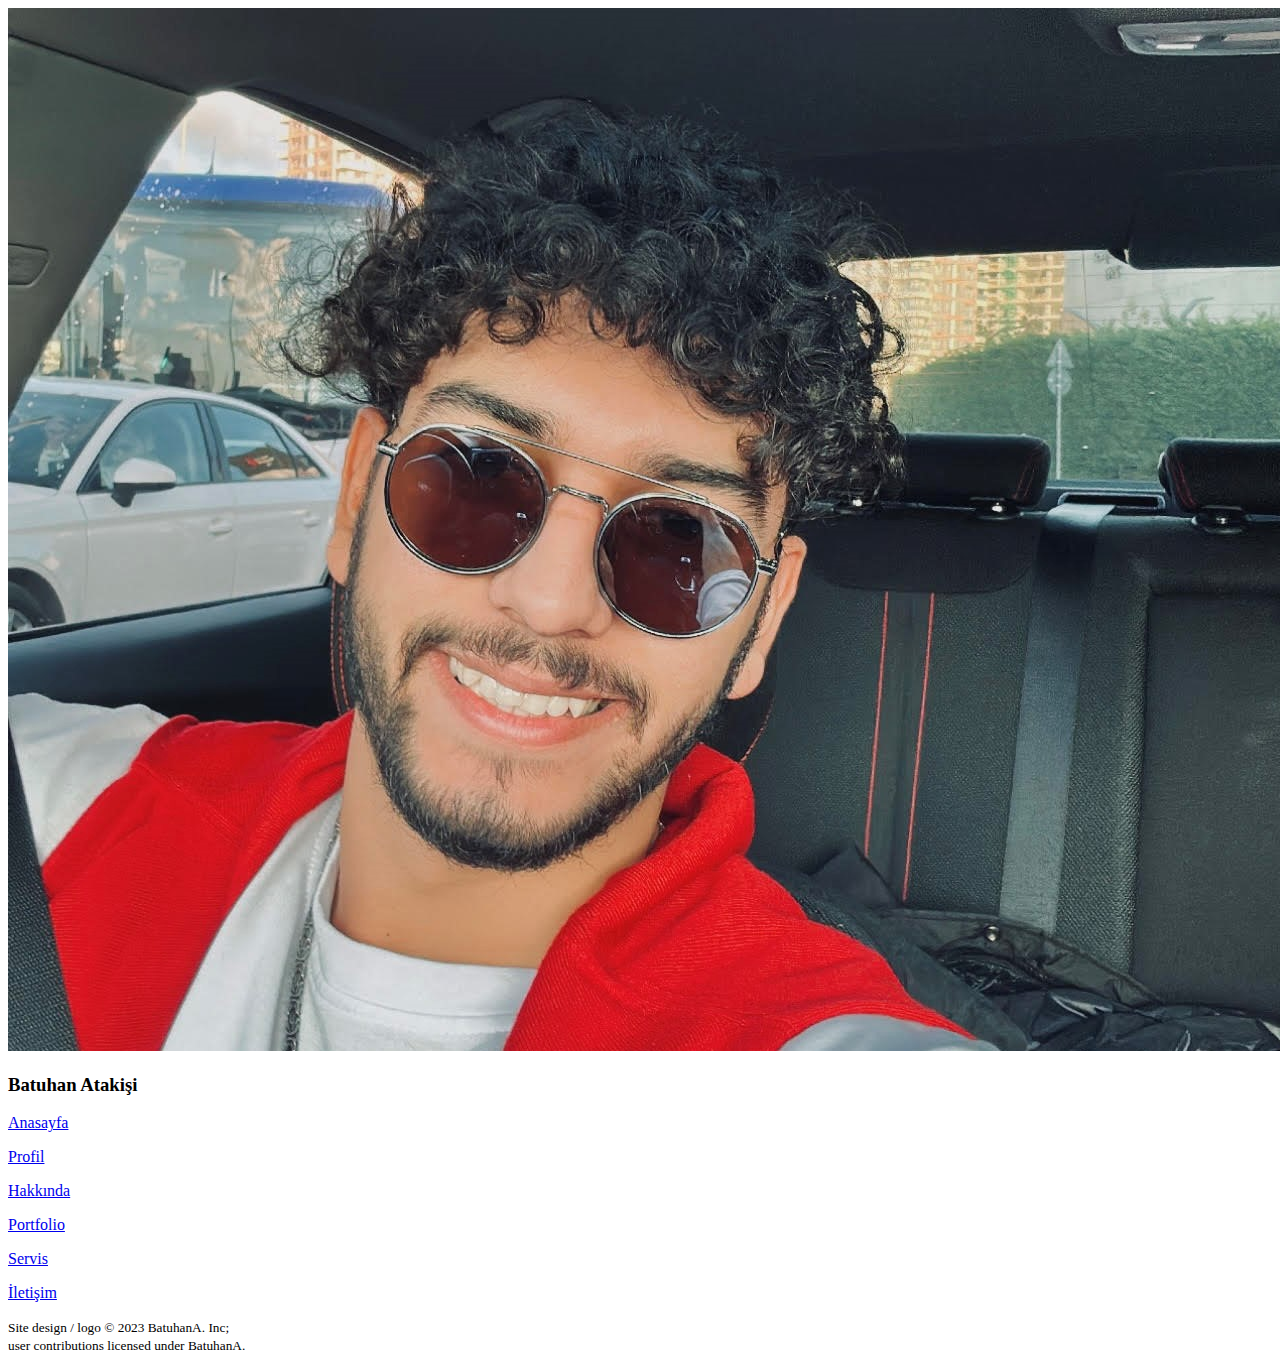
==== Portfolio/index.html @ 75b7f2d2 "Add files via upload" ====
<!DOCTYPE html>
<html lang="en">
<head>
    <meta charset="UTF-8">
    <meta http-equiv="X-UA-Compatible" content="IE=edge">
    <meta name="viewport" content="width=device-width, initial-scale=1.0">
    <title>Anasayfa</title>
    <link href="https://fonts.googleapis.com/css2?family=Almarai&family=Lexend+Deca:wght@300&display=swap" rel="stylesheet">
    <link rel="stylesheet" href="https://cdnjs.cloudflare.com/ajax/libs/font-awesome/6.1.1/css/all.min.css"
        integrity="sha512-KfkfwYDsLkIlwQp6LFnl8zNdLGxu9YAA1QvwINks4PhcElQSvqcyVLLD9aMhXd13uQjoXtEKNosOWaZqXgel0g=="
        crossorigin="anonymous" referrerpolicy="no-referrer" />
    <link rel="stylesheet" href="navbar\navbar-batu.css" type="text/css">


</head>
<body>
    <!-- ====== Side Navbar ====== -->
    <nav class="navbar">
        <div class="navbar-side">
            <div class="navbar-top">
                <div class="navbar-photo">
                    <img src="profilbatu.jpg" alt="Batuhan ATAKİŞİ">
                </div>
                <div class="navbar-name">
                    <h3>Batuhan Atakişi</h3>
                </div>
                <div class="navbar-social">
                    <a href="https://www.instagram.com/batuhanatakisi/" target="_blank" class="fab fa-instagram" onclick="soc(this)"></a>
                    <a href="https://www.facebook.com/batu.atkss" target="_blank" class="fab fa-facebook" onclick="soc(this)"></a>
                    <a href="https://www.youtube.com/@batuatks/featured" target="_blank" class="fab fa-youtube" onclick="soc(this)"></a>
                    <a href="https://github.com/batuhanatakisi" target="_blank" class="fab fa-github" onclick="soc(this)"></a>
                    <a href="https://www.linkedin.com/in/batuhan-ataki%C5%9Fi-b89864260/" target="_blank" class="fab fa-linkedin" onclick="soc(this)"></a>
                </div>
            </div>
            <div class="navbar-pages">
                <a href="index.html" class="fa fa-home">
                    <p>Anasayfa</p>
                </a>
                <a href="profil-batu.html" class="fa fa-user">
                    <p>Profil</p>
                </a>
                <a href="hakkında-batu.html" class="fa fa-file-alt">
                    <p>Hakkında</p>
                </a>
                <a href="port-batu.html" class="fa fa-columns">
                    <p>Portfolio</p>
                </a>
                <a href="servis-batu.html" class="fa fa-server">
                    <p>Servis</p>
                </a>
                <a href="iletişim-batu.html" class="fa fa-contact-card">
                    <p>İletişim</p>
                </a>

            </div>
            <div class="navbar-bottom">
                <p><small>Site design / logo © 2023 BatuhanA. Inc; <br> user contributions licensed under BatuhanA.</small>
                </p>
            </div>
        </div>
    </nav>
    <!-- ====== Content ====== -->
    
    <div class="anasayfa">
        <div class="anasayfa-bg">
            
        </div>
    </div>
    <script>
        // function soc(item) {
        //     item.style.transform = "translate(2px, 2px)";
        //     item.style.background = "white";
        // }
        
    </script>
</body>
</html>
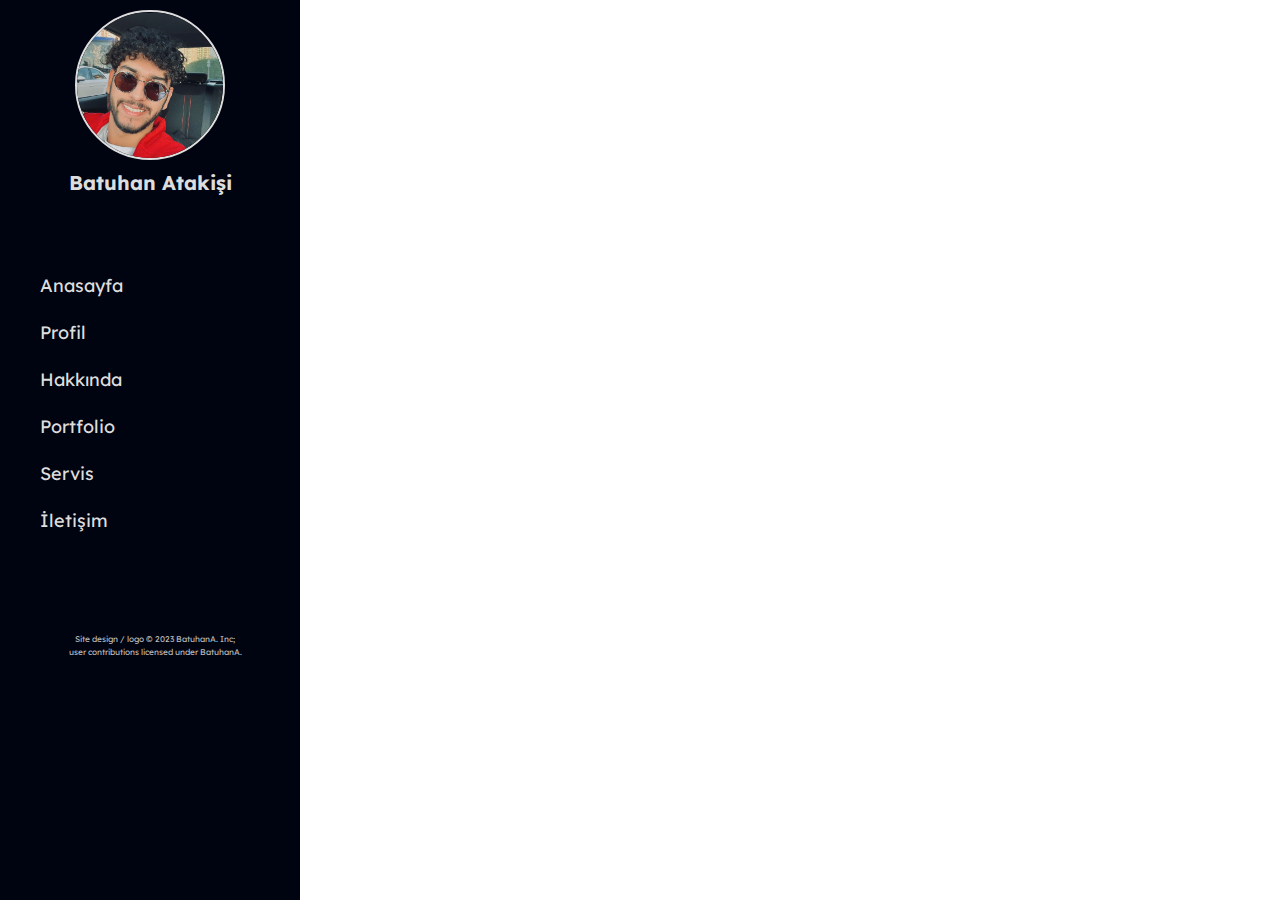
==== commit c81b9b78: "Add files via upload" ====
--- a/Portfolio/index.html
+++ b/Portfolio/index.html
@@ -9,7 +9,7 @@
     <link rel="stylesheet" href="https://cdnjs.cloudflare.com/ajax/libs/font-awesome/6.1.1/css/all.min.css"
         integrity="sha512-KfkfwYDsLkIlwQp6LFnl8zNdLGxu9YAA1QvwINks4PhcElQSvqcyVLLD9aMhXd13uQjoXtEKNosOWaZqXgel0g=="
         crossorigin="anonymous" referrerpolicy="no-referrer" />
-    <link rel="stylesheet" href="navbar\navbar-batu.css" type="text/css">
+    <link rel="stylesheet" href="css/style.css.css" type="text/css">
 
 
 </head>
--- a/Portfolio/css/style.css.css
+++ b/Portfolio/css/style.css.css
@@ -0,0 +1,439 @@
+* {
+    padding: 0;
+    margin: 0;
+    box-sizing: border-box;
+    font-family: 'Lexend Deca', sans-serif;
+}
+
+/* =========== NAVBAR =========== */
+.navbar {
+    display: flex;
+    width: 300px;
+    min-height: 100vh;
+    display: flex;
+    position: fixed;
+    background: #000310;
+}
+
+/* == NAVBAR TOP == */
+.navbar-top {
+    width: 300px;
+    height: 250px;
+    margin: 0px 0px 0px 0px;
+    display: flex;
+    align-items: center;
+    flex-direction: column;
+}
+
+.navbar-photo {
+    width: 150px;
+    height: 150px;
+    border-radius: 50%;
+    margin: 10px 0px 0px 0px;
+    border: 2px solid #dddddd;
+    overflow: hidden;
+}
+
+.navbar-photo img {
+    width: 180px;
+    margin: 1px 0px 0px -15px;
+    
+}
+
+.navbar-name h3 {
+    color: #dddddd;
+    font-size: 20px;
+    margin: 10px 0px 0px 0px;
+    /* text-shadow: 1px 1px 1px #dddddd; */
+}
+
+.navbar-name h3:hover {
+    color: white;
+
+}
+
+.navbar-social {
+    margin: 15px 0px 0px 0px;
+    padding: 0px 0px 0px 0px;
+    text-align: center;
+
+}
+
+.navbar-social a {
+    width: 30px;
+    height: 30px;
+    padding: 8px 0px 0px 0px;
+    margin: 0px 5px 0px 5px;
+    font-size: 16px;
+    text-decoration: none;
+    border-radius: 50%;
+    color: white;
+    background: #00205b;
+    box-shadow: 1px 1pt 0px #dddddd;
+}
+
+.navbar-social a:hover {
+
+    background: white;
+    transform: translate(2px, 2px);
+    /* box-shadow: 0px 0px 10px #dddddd; */
+}
+
+.navbar-social a.active {
+    transform: translate(2px, 2px);
+}
+
+.fa-instagram:hover {
+    color: #C13584;
+}
+
+.fa-facebook:hover {
+    color: #3b5998;
+}
+
+.fa-youtube:hover {
+    color: #c33333;
+}
+
+.fa-github:hover {
+    color: black;
+}
+
+.fa-linkedin:hover {
+    color: #0c658e;
+}
+
+/* == NAVBAR PAGES == */
+.navbar-pages {
+    display: flex;
+    flex-direction: column;
+}
+
+.navbar-pages a {
+    font-size: 18px;
+    margin: 24px 0px 0px 30px;
+    display: flex;
+    color: #dddddd;
+    text-decoration: none;
+}
+
+.navbar-pages a::before {
+    width: 25px;
+}
+
+.navbar-pages a p {
+    margin: 0px 0px 0px 10px;
+}
+
+.navbar-pages a p:hover {
+    color: white !important;
+    /* text-shadow: 0px 0px 10px white; */
+}
+
+.navbar-pages a:hover {
+    /* transform: translateX(5px); */
+    color: #00205b;
+    text-shadow: 0px 0px 8px white;
+}
+/* == NAVBAR BOTTOM == */
+.navbar-bottom {
+    display: flex;
+    justify-content: center;
+    align-items: flex-end;
+    
+    margin: 100px 0px 0px 10px;
+}
+.navbar-bottom p {
+    
+    text-align: center;
+    font-size: 10px;
+    color: #bbbbbb;
+}
+
+/* =========== Anasayfa ===========  */
+
+.anasayfa-bg{
+    width: 100%;
+    height: 100vh;
+    background: url("../photo/IMG-7368.jpg") center  ;
+    background-size: cover;
+    animation: mymove 1.5s ;
+}
+
+@keyframes mymove {
+    
+    10% {
+        filter: brightness(10%);
+    }
+}
+
+/* =========== Profil ===========  */
+.profil{
+    
+    display:grid;
+    grid-template: 100px 100px 100px 100px 100px 100px 100px 150px 50px/300px 1fr 1fr  ;
+    /* background: linear-gradient(#1b1b1b ,#111111); */
+    background: white;
+}
+.profil-sw {
+    background: #edebff;
+}
+
+.profil-sw:hover {
+    /* transform: translate(-4px, -4px ); */
+    box-shadow: 1px 1px 3px black;
+}
+.profil-text{
+    margin: 30px 10px 10px 10px;
+    grid-area: 1/2/3/4;
+    box-shadow: 4px 4px 10px black;
+    transition: 0.5s;
+    overflow: auto;
+}
+.profil-text h2{
+    margin: 10px 0px 0px 20px;
+    /* font-size: 26px ; */
+    color: #00205b;
+    /* text-shadow: 1px 1px 1px #00205b; */
+}
+.profil-text p {
+    margin: -10px 0px 10px 30px;
+    /* font-size: 14px; */
+    
+}
+/* == YETENEK BAR == */
+.profil-bar1 {
+    margin: 0px 10px 0px 10px;
+    grid-area: 3/2/6/4;
+    box-shadow: 4px 4px 10px black;
+    transition: 0.5s;
+}
+
+.profil-sw h4{
+    margin: 20.15px 0px 2px 40px;
+    padding: 0;
+    color: #00205b;
+    font-size: 14px;
+    
+}
+.bar1{
+    overflow: hidden;
+    padding: 0;
+    margin: 0px 20% 20px 50px;
+    height: 15px;
+    border: 1px solid #00205b;   
+    border-radius: 5px;
+}
+.skill{
+    padding: 0 0 0 0;
+    margin: 0;
+    width: 0;
+    height: 20px;
+    color:#dddddd;
+    background: #00205b;
+    text-align: right;
+    font-size: 12px;
+}
+.html{width: 95%;}.css{width: 95%;}.js{width: 90%;}.python{width: 90%;}.cplus{width: 100%;}
+/* ==  == */
+.profil-bar2 {
+    margin: 10px 10px 0px 10px;
+    grid-area: 6/2/9/4;
+    box-shadow: 4px 4px 10px black;
+    transition: 0.5s;
+    overflow: auto;
+}
+.profil-bar2 h2{
+    margin: 20px 0px 0px 20px;
+}
+/* ============== ABOUT ============== */
+.about{
+    width: auto;
+    height: auto;
+    padding: 30px 0px 0px 310px;
+}
+.about-text{
+    margin: 10px 0px 0px 20px;
+}
+.about-text p{
+    margin: 10px 0px 0px 10px;
+}
+.about-list{
+    display: flex;
+    flex-direction: column;
+    margin: 0px 0px 0px 0px;
+}
+/* .list1{
+    float: left;
+}
+.list2{
+    float: left;
+} */
+.about-list .fa{
+    color: #00205b;
+    display: flex;
+    margin: 30px 0px 0px 10px;
+}
+.about-list li h4 {
+    margin: 0px 0px 0px 10px;
+}
+.about-list li p{ 
+    font-weight: 400;
+    margin: 0px 0px 0px 5px;
+}
+/* ============== PORTFOLIO ============== 1024px*/
+.port-title{
+    width: auto;
+    height: 100px;
+}
+.port-title h2{
+    margin: 40px 0px 0px 0px;
+    color: white;
+    text-align: center;
+}
+.portfolio{
+    background: #000;
+    margin: 0px 0px 0px 310px;
+    min-width: 70%;
+    min-height: 100vh;
+    display: inline-flex;
+    flex-direction: column;
+}
+.port-row{
+    display: flex;
+    flex-direction: row;
+}
+.port{
+    margin: 10px 10px;
+    background: white;
+    width: 48%;
+    min-width: 200px;
+    height: 300px;
+}
+
+/* ============== SERVIS ============== */
+.servis{
+    
+    margin: 0px 0px 0px 310px;
+    display: flex;
+}
+.servis-main{
+    background: #d7e3e9;
+    margin: 30px 0px 0px 0px;
+    box-shadow: 4px 4px 4px rgb(0, 0, 0, .2);
+}
+.servis-text h2 {
+    margin: 10px 10px 10px 20px;
+}
+.servis-text p{
+    margin: 10px 10px 10px 30px;
+}
+/* .servis-blok{
+    display: grid;
+    grid-template: 1fr 1fr/1fr 1fr 1fr ;
+} */
+.servis-main-blok .fa{
+    display: inline-flex;
+    justify-content: center;
+    align-items: center;
+    margin: 20px 5px 10px 30px;
+    padding: 8px 0px;
+    border-top: 2px solid #000;
+    border-bottom: 2px solid #000;
+    transition: 0.5s;
+}
+.servis-main-blok .fa::before {
+    padding: 10px;
+    color: #00205b;
+    background: white;
+    border: 2px solid #000;
+    border-radius: 10px;
+}
+.servis-main-blok .fa:hover {
+    border-top-left-radius: 20px;
+    border-top-right-radius: 0px;
+    
+}
+.servis-main-blok .fa p{
+    margin: 0px 0px 0px 40px;
+    /* display: inline-flex; */
+    /* float: right; */
+    font-size: 14px;
+    font-weight: 500;
+    
+}
+/* ============== CONTACT ============== */
+.contact {
+    padding: 30px 10px 130px 310px;
+}
+.contact-top{
+    width: auto;
+    margin: auto;
+    background: #eeeeff ;
+    box-shadow: 4px 4px 4px rgb(0, 0, 0, 0.2);
+}
+.contact-top h2{
+    padding: 10px 10px 0px 20px;
+}
+.contact-top p {
+    margin: 10px 10px 10px 30px;
+}
+.cont-list{
+    margin: 20px 0px 0px 30px;
+}
+.cont-list li{
+    margin: 10px 0px 20px 0px;
+    font-size: 20px;
+    display: flex;
+    align-items: center;
+}
+.cont-list li .navbar-social{
+    margin: 0px 0px 0px 0px;
+}
+.cont-list li .fab{
+    transform: none !important;
+}
+.contact-massage input{
+    border: 2px solid #ccc;
+    border-radius: 4px;
+    background-color: #f8f8f8;
+    font-size: 16px;
+}
+.contact-massage input:nth-child(2){
+    /* display: inline-flex; */
+    /* padding: 30px; */
+    margin: 10px 0px 10px 40.96px;
+}
+.contact-massage input:nth-child(5) {
+    margin: 10px 0px 10px 41.91px;
+}
+.contact-massage input:nth-child(8) {
+    margin: 10px 0px 10px 79.52px;
+}
+.contact-massage input:nth-child(11){
+    margin: 10px 0px 10px 68.14px;
+}
+.contact-massage label{
+    padding: 0px 0px 0px 30px;
+}
+.contact-top textarea {
+    width: 80%;
+    /* height: 150px; */
+    margin: 5px 0px 0px 40px;
+    padding: 5px 5px;
+    box-sizing: border-box;
+    border: 2px solid #ccc;
+    border-radius: 4px;
+    background-color: #f8f8f8;
+    font-size: 16px;
+    resize: none;
+}
+.enter{
+    height: 30px;
+    width: 100px;
+    margin: 0px 0px 10px 40px;
+    box-shadow: 2px 2px 2px rgb(0, 0, 0, 2.2);
+}
+.enter:hover {
+    box-shadow: 2px 2px 2px rgb(0, 0, 0, .2);
+}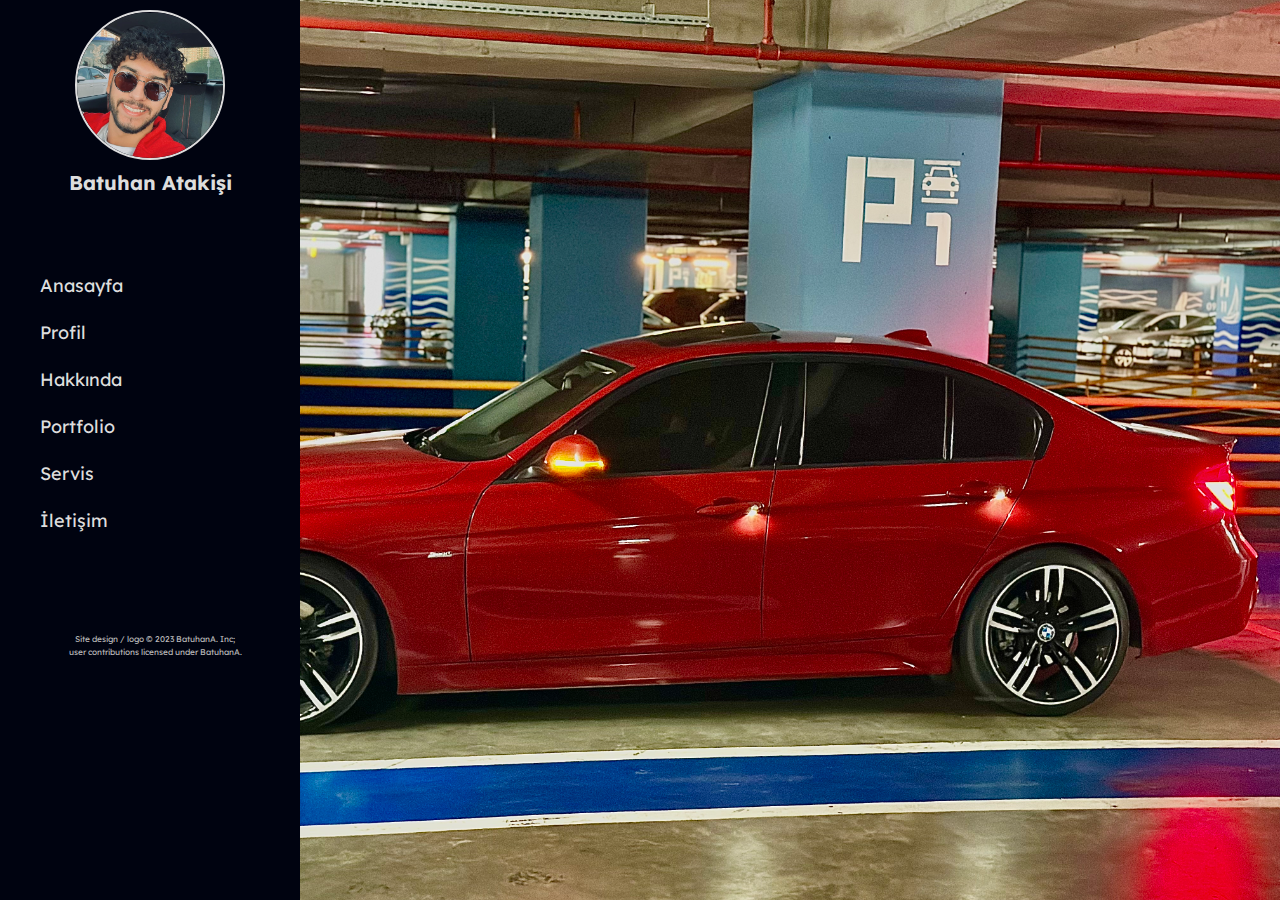
==== commit 60278c98: "Add files via upload" ====
--- a/Portfolio/index.html
+++ b/Portfolio/index.html
@@ -9,7 +9,7 @@
     <link rel="stylesheet" href="https://cdnjs.cloudflare.com/ajax/libs/font-awesome/6.1.1/css/all.min.css"
         integrity="sha512-KfkfwYDsLkIlwQp6LFnl8zNdLGxu9YAA1QvwINks4PhcElQSvqcyVLLD9aMhXd13uQjoXtEKNosOWaZqXgel0g=="
         crossorigin="anonymous" referrerpolicy="no-referrer" />
-    <link rel="stylesheet" href="css/style.css.css" type="text/css">
+    <link rel="stylesheet" href="style.css.css" type="text/css">
 
 
 </head>
--- a/Portfolio/style.css.css
+++ b/Portfolio/style.css.css
@@ -0,0 +1,439 @@
+* {
+    padding: 0;
+    margin: 0;
+    box-sizing: border-box;
+    font-family: 'Lexend Deca', sans-serif;
+}
+
+/* =========== NAVBAR =========== */
+.navbar {
+    display: flex;
+    width: 300px;
+    min-height: 100vh;
+    display: flex;
+    position: fixed;
+    background: #000310;
+}
+
+/* == NAVBAR TOP == */
+.navbar-top {
+    width: 300px;
+    height: 250px;
+    margin: 0px 0px 0px 0px;
+    display: flex;
+    align-items: center;
+    flex-direction: column;
+}
+
+.navbar-photo {
+    width: 150px;
+    height: 150px;
+    border-radius: 50%;
+    margin: 10px 0px 0px 0px;
+    border: 2px solid #dddddd;
+    overflow: hidden;
+}
+
+.navbar-photo img {
+    width: 180px;
+    margin: 1px 0px 0px -15px;
+    
+}
+
+.navbar-name h3 {
+    color: #dddddd;
+    font-size: 20px;
+    margin: 10px 0px 0px 0px;
+    /* text-shadow: 1px 1px 1px #dddddd; */
+}
+
+.navbar-name h3:hover {
+    color: white;
+
+}
+
+.navbar-social {
+    margin: 15px 0px 0px 0px;
+    padding: 0px 0px 0px 0px;
+    text-align: center;
+
+}
+
+.navbar-social a {
+    width: 30px;
+    height: 30px;
+    padding: 8px 0px 0px 0px;
+    margin: 0px 5px 0px 5px;
+    font-size: 16px;
+    text-decoration: none;
+    border-radius: 50%;
+    color: white;
+    background: #00205b;
+    box-shadow: 1px 1pt 0px #dddddd;
+}
+
+.navbar-social a:hover {
+
+    background: white;
+    transform: translate(2px, 2px);
+    /* box-shadow: 0px 0px 10px #dddddd; */
+}
+
+.navbar-social a.active {
+    transform: translate(2px, 2px);
+}
+
+.fa-instagram:hover {
+    color: #C13584;
+}
+
+.fa-facebook:hover {
+    color: #3b5998;
+}
+
+.fa-youtube:hover {
+    color: #c33333;
+}
+
+.fa-github:hover {
+    color: black;
+}
+
+.fa-linkedin:hover {
+    color: #0c658e;
+}
+
+/* == NAVBAR PAGES == */
+.navbar-pages {
+    display: flex;
+    flex-direction: column;
+}
+
+.navbar-pages a {
+    font-size: 18px;
+    margin: 24px 0px 0px 30px;
+    display: flex;
+    color: #dddddd;
+    text-decoration: none;
+}
+
+.navbar-pages a::before {
+    width: 25px;
+}
+
+.navbar-pages a p {
+    margin: 0px 0px 0px 10px;
+}
+
+.navbar-pages a p:hover {
+    color: white !important;
+    /* text-shadow: 0px 0px 10px white; */
+}
+
+.navbar-pages a:hover {
+    /* transform: translateX(5px); */
+    color: #00205b;
+    text-shadow: 0px 0px 8px white;
+}
+/* == NAVBAR BOTTOM == */
+.navbar-bottom {
+    display: flex;
+    justify-content: center;
+    align-items: flex-end;
+    
+    margin: 100px 0px 0px 10px;
+}
+.navbar-bottom p {
+    
+    text-align: center;
+    font-size: 10px;
+    color: #bbbbbb;
+}
+
+/* =========== Anasayfa ===========  */
+
+.anasayfa-bg{
+    width: 100%;
+    height: 100vh;
+    background: url("Photo/IMG-7368.jpg") center  ;
+    background-size: cover;
+    animation: mymove 1.5s ;
+}
+
+@keyframes mymove {
+    
+    10% {
+        filter: brightness(10%);
+    }
+}
+
+/* =========== Profil ===========  */
+.profil{
+    
+    display:grid;
+    grid-template: 100px 100px 100px 100px 100px 100px 100px 150px 50px/300px 1fr 1fr  ;
+    /* background: linear-gradient(#1b1b1b ,#111111); */
+    background: white;
+}
+.profil-sw {
+    background: #edebff;
+}
+
+.profil-sw:hover {
+    /* transform: translate(-4px, -4px ); */
+    box-shadow: 1px 1px 3px black;
+}
+.profil-text{
+    margin: 30px 10px 10px 10px;
+    grid-area: 1/2/3/4;
+    box-shadow: 4px 4px 10px black;
+    transition: 0.5s;
+    overflow: auto;
+}
+.profil-text h2{
+    margin: 10px 0px 0px 20px;
+    /* font-size: 26px ; */
+    color: #00205b;
+    /* text-shadow: 1px 1px 1px #00205b; */
+}
+.profil-text p {
+    margin: -10px 0px 10px 30px;
+    /* font-size: 14px; */
+    
+}
+/* == YETENEK BAR == */
+.profil-bar1 {
+    margin: 0px 10px 0px 10px;
+    grid-area: 3/2/6/4;
+    box-shadow: 4px 4px 10px black;
+    transition: 0.5s;
+}
+
+.profil-sw h4{
+    margin: 20.15px 0px 2px 40px;
+    padding: 0;
+    color: #00205b;
+    font-size: 14px;
+    
+}
+.bar1{
+    overflow: hidden;
+    padding: 0;
+    margin: 0px 20% 20px 50px;
+    height: 15px;
+    border: 1px solid #00205b;   
+    border-radius: 5px;
+}
+.skill{
+    padding: 0 0 0 0;
+    margin: 0;
+    width: 0;
+    height: 20px;
+    color:#dddddd;
+    background: #00205b;
+    text-align: right;
+    font-size: 12px;
+}
+.html{width: 95%;}.css{width: 95%;}.js{width: 90%;}.python{width: 90%;}.cplus{width: 100%;}
+/* ==  == */
+.profil-bar2 {
+    margin: 10px 10px 0px 10px;
+    grid-area: 6/2/9/4;
+    box-shadow: 4px 4px 10px black;
+    transition: 0.5s;
+    overflow: auto;
+}
+.profil-bar2 h2{
+    margin: 20px 0px 0px 20px;
+}
+/* ============== ABOUT ============== */
+.about{
+    width: auto;
+    height: auto;
+    padding: 30px 0px 0px 310px;
+}
+.about-text{
+    margin: 10px 0px 0px 20px;
+}
+.about-text p{
+    margin: 10px 0px 0px 10px;
+}
+.about-list{
+    display: flex;
+    flex-direction: column;
+    margin: 0px 0px 0px 0px;
+}
+/* .list1{
+    float: left;
+}
+.list2{
+    float: left;
+} */
+.about-list .fa{
+    color: #00205b;
+    display: flex;
+    margin: 30px 0px 0px 10px;
+}
+.about-list li h4 {
+    margin: 0px 0px 0px 10px;
+}
+.about-list li p{ 
+    font-weight: 400;
+    margin: 0px 0px 0px 5px;
+}
+/* ============== PORTFOLIO ============== 1024px*/
+.port-title{
+    width: auto;
+    height: 100px;
+}
+.port-title h2{
+    margin: 40px 0px 0px 0px;
+    color: white;
+    text-align: center;
+}
+.portfolio{
+    background: #000;
+    margin: 0px 0px 0px 310px;
+    min-width: 70%;
+    min-height: 100vh;
+    display: inline-flex;
+    flex-direction: column;
+}
+.port-row{
+    display: flex;
+    flex-direction: row;
+}
+.port{
+    margin: 10px 10px;
+    background: white;
+    width: 48%;
+    min-width: 200px;
+    height: 300px;
+}
+
+/* ============== SERVIS ============== */
+.servis{
+    
+    margin: 0px 0px 0px 310px;
+    display: flex;
+}
+.servis-main{
+    background: #d7e3e9;
+    margin: 30px 0px 0px 0px;
+    box-shadow: 4px 4px 4px rgb(0, 0, 0, .2);
+}
+.servis-text h2 {
+    margin: 10px 10px 10px 20px;
+}
+.servis-text p{
+    margin: 10px 10px 10px 30px;
+}
+/* .servis-blok{
+    display: grid;
+    grid-template: 1fr 1fr/1fr 1fr 1fr ;
+} */
+.servis-main-blok .fa{
+    display: inline-flex;
+    justify-content: center;
+    align-items: center;
+    margin: 20px 5px 10px 30px;
+    padding: 8px 0px;
+    border-top: 2px solid #000;
+    border-bottom: 2px solid #000;
+    transition: 0.5s;
+}
+.servis-main-blok .fa::before {
+    padding: 10px;
+    color: #00205b;
+    background: white;
+    border: 2px solid #000;
+    border-radius: 10px;
+}
+.servis-main-blok .fa:hover {
+    border-top-left-radius: 20px;
+    border-top-right-radius: 0px;
+    
+}
+.servis-main-blok .fa p{
+    margin: 0px 0px 0px 40px;
+    /* display: inline-flex; */
+    /* float: right; */
+    font-size: 14px;
+    font-weight: 500;
+    
+}
+/* ============== CONTACT ============== */
+.contact {
+    padding: 30px 10px 130px 310px;
+}
+.contact-top{
+    width: auto;
+    margin: auto;
+    background: #eeeeff ;
+    box-shadow: 4px 4px 4px rgb(0, 0, 0, 0.2);
+}
+.contact-top h2{
+    padding: 10px 10px 0px 20px;
+}
+.contact-top p {
+    margin: 10px 10px 10px 30px;
+}
+.cont-list{
+    margin: 20px 0px 0px 30px;
+}
+.cont-list li{
+    margin: 10px 0px 20px 0px;
+    font-size: 20px;
+    display: flex;
+    align-items: center;
+}
+.cont-list li .navbar-social{
+    margin: 0px 0px 0px 0px;
+}
+.cont-list li .fab{
+    transform: none !important;
+}
+.contact-massage input{
+    border: 2px solid #ccc;
+    border-radius: 4px;
+    background-color: #f8f8f8;
+    font-size: 16px;
+}
+.contact-massage input:nth-child(2){
+    /* display: inline-flex; */
+    /* padding: 30px; */
+    margin: 10px 0px 10px 40.96px;
+}
+.contact-massage input:nth-child(5) {
+    margin: 10px 0px 10px 41.91px;
+}
+.contact-massage input:nth-child(8) {
+    margin: 10px 0px 10px 79.52px;
+}
+.contact-massage input:nth-child(11){
+    margin: 10px 0px 10px 68.14px;
+}
+.contact-massage label{
+    padding: 0px 0px 0px 30px;
+}
+.contact-top textarea {
+    width: 80%;
+    /* height: 150px; */
+    margin: 5px 0px 0px 40px;
+    padding: 5px 5px;
+    box-sizing: border-box;
+    border: 2px solid #ccc;
+    border-radius: 4px;
+    background-color: #f8f8f8;
+    font-size: 16px;
+    resize: none;
+}
+.enter{
+    height: 30px;
+    width: 100px;
+    margin: 0px 0px 10px 40px;
+    box-shadow: 2px 2px 2px rgb(0, 0, 0, 2.2);
+}
+.enter:hover {
+    box-shadow: 2px 2px 2px rgb(0, 0, 0, .2);
+}